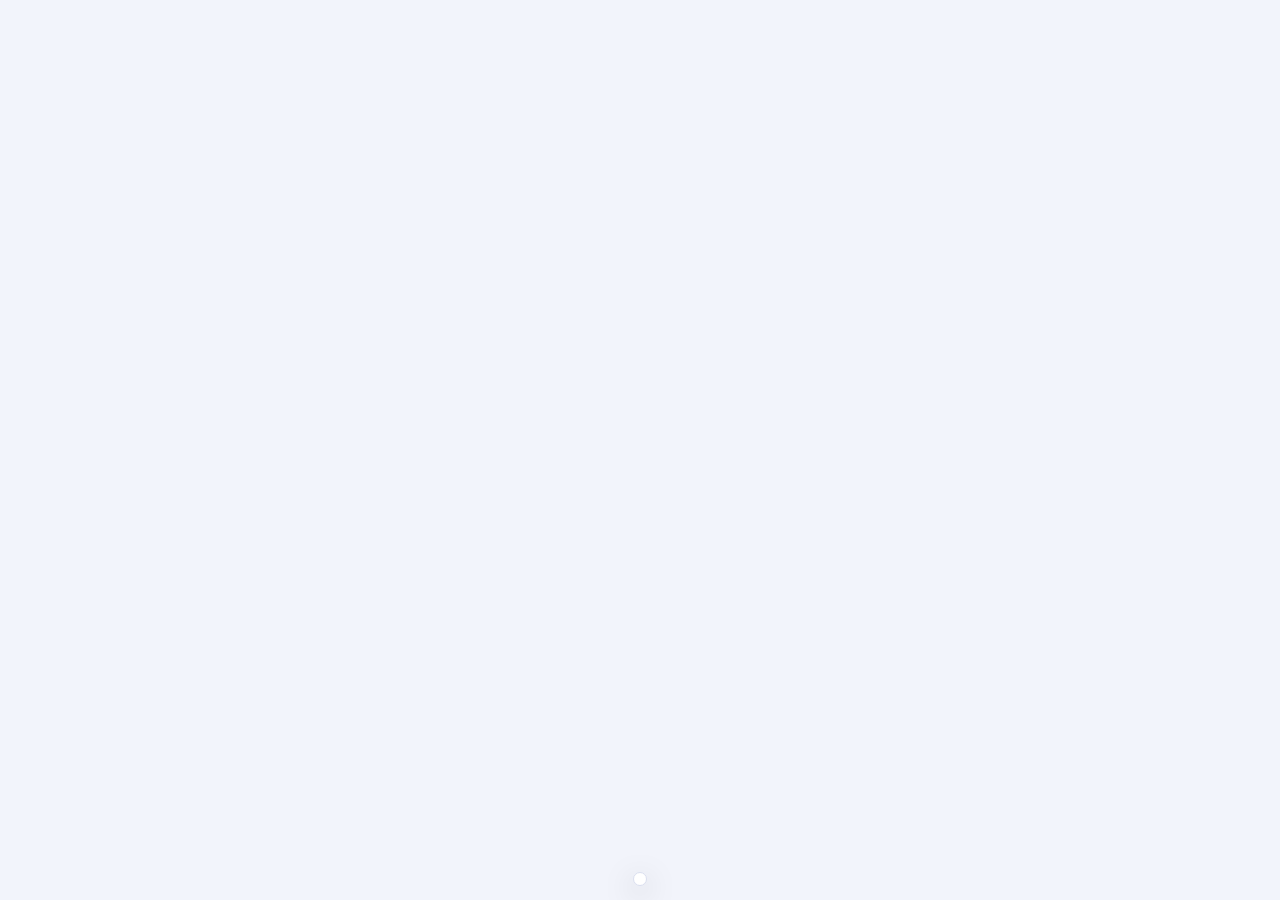
==== index.html @ 03bb97ca "Add files via upload" ====
<!DOCTYPE html>
<html lang="uz">
<head>
<meta charset="utf-8">
<meta name="viewport" content="width=device-width, initial-scale=1, viewport-fit=cover">
<title>IT Darsliklar</title>
<script src="https://telegram.org/js/telegram-web-app.js"></script>
<link rel="stylesheet" href="style.css">
</head>
<body>
<div class="wrap" id="app"></div>
<nav class="nav"><div id="nav"></div></nav>
<script src="courses.js"></script>
<script src="app.js"></script>
</body>
</html>
---- style.css ----
:root{--bg:#f2f4fb;--card:#fff;--line:#d9deee;--tx:#111830;--mut:#6b7494;--ac:#2a35f0;--acs:#e6e8ff;color-scheme:light;box-sizing:border-box;padding-top:env(safe-area-inset-top,0px)}
@media (prefers-color-scheme:dark){:root:not([data-theme="light"]){--bg:#0b1222;--card:#141c33;--line:#26304f;--tx:#f1f3fb;--mut:#8b95b8;--ac:#2a35f0;--acs:#1b2350;color-scheme:dark}}
*{box-sizing:border-box;-webkit-tap-highlight-color:transparent}
html,body{margin:0;background:var(--bg);color:var(--tx);font-family:-apple-system,"SF Pro Text","Segoe UI",Roboto,sans-serif}
body{min-height:100vh;padding-bottom:calc(110px + env(safe-area-inset-bottom,0px))}
.wrap{max-width:560px;margin:0 auto;padding:16px}
.user{display:flex;align-items:center;gap:12px;margin:8px 0 16px}
.ava{width:48px;height:48px;border-radius:50%;background:var(--ac);color:#fff;display:grid;place-items:center;font-weight:700;font-size:20px;overflow:hidden}
.ava img{width:100%;height:100%;object-fit:cover}
.user b{display:block;font-size:17px}.user span{color:var(--mut);font-size:14px}
.hero{background:linear-gradient(135deg,#2a35f0,#4a3df5);color:#fff;border-radius:28px;padding:22px}
.hero small{opacity:.8;font-size:14px}
.hero h2{margin:4px 0 16px;font-size:34px}
.bar{height:8px;border-radius:8px;background:rgba(255,255,255,.25);overflow:hidden}
.bar i{display:block;height:100%;background:#fff;border-radius:8px;transition:width .4s}
.tabs{display:flex;gap:10px;margin:18px 0;overflow-x:auto}
.tab{border:1px solid var(--line);background:transparent;color:var(--mut);padding:12px 20px;border-radius:999px;font-size:16px;font-weight:600;white-space:nowrap}
.tab.on{background:var(--ac);border-color:var(--ac);color:#fff}
.grid{display:grid;grid-template-columns:repeat(3,1fr);gap:14px}
.course{border:0;background:none;color:inherit;padding:0;text-align:center;font:inherit}
.cover{aspect-ratio:1;border-radius:22px;display:grid;place-items:center;font-size:40px;position:relative;border:1px solid var(--line)}
.cover em{position:absolute;top:0;right:0;background:var(--ac);color:#fff;font-style:normal;font-size:12px;font-weight:700;padding:5px 10px;border-radius:0 22px 0 14px}
.course p{margin:8px 0 0;font-size:13px;font-weight:600;color:var(--mut)}
.top{display:flex;gap:12px;align-items:center;margin:8px 0 18px}
.back{width:48px;height:48px;border-radius:50%;border:1px solid var(--line);background:var(--card);color:var(--tx);font-size:22px;flex:none}
.pill{flex:1;height:48px;border-radius:999px;border:1px solid var(--line);background:var(--card);display:flex;align-items:center;padding:0 18px;font-weight:600;overflow:hidden;white-space:nowrap;text-overflow:ellipsis}
.lesson{display:flex;align-items:center;gap:14px;width:100%;border:1px solid var(--line);background:var(--card);color:var(--tx);border-radius:20px;padding:14px;margin-bottom:10px;text-align:left;font:inherit}
.lesson .n{width:40px;height:40px;border-radius:12px;background:var(--acs);color:var(--ac);display:grid;place-items:center;font-weight:700;flex:none}
.lesson.done .n{background:var(--ac);color:#fff}
.lesson b{display:block;font-size:16px}.lesson span{font-size:13px;color:var(--mut)}
.read{background:var(--card);border:1px solid var(--line);border-radius:22px;padding:20px;line-height:1.6}
.read h2{margin-top:0}
.btn{display:block;width:100%;margin-top:16px;border:0;background:var(--ac);color:#fff;font-size:17px;font-weight:700;padding:16px;border-radius:999px}
.btn.ghost{background:transparent;color:var(--ac);border:1px solid var(--ac)}
.nav{position:fixed;left:0;right:0;bottom:calc(14px + env(safe-area-inset-bottom,0px));display:flex;justify-content:center;pointer-events:none}
.nav div{pointer-events:auto;display:flex;gap:4px;background:var(--card);border:1px solid var(--line);border-radius:999px;padding:6px;box-shadow:0 8px 30px rgba(0,0,0,.25)}
.nav button{border:0;background:none;color:var(--mut);padding:10px 18px;border-radius:999px;font-size:14px;font-weight:600;display:flex;flex-direction:column;align-items:center;gap:2px}
.nav button span{font-size:20px}
.nav button.on{background:var(--acs);color:var(--ac)}
.empty{color:var(--mut);text-align:center;padding:40px 0}
.video{position:relative;aspect-ratio:16/9;border-radius:22px;overflow:hidden;background:#000;margin-bottom:14px}
.video iframe,.video video{position:absolute;inset:0;width:100%;height:100%;border:0}
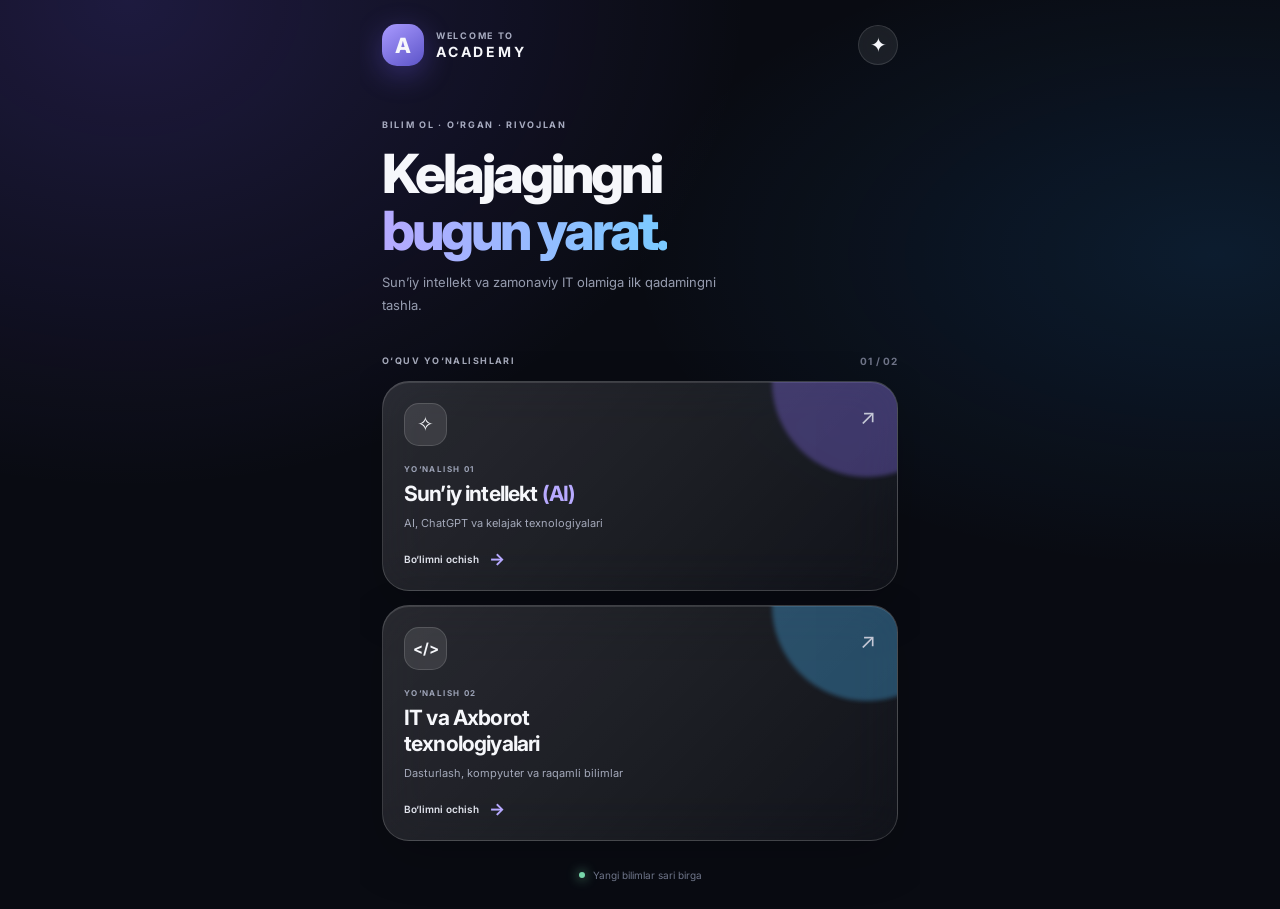
==== commit 5eff7065: "Add files via upload" ====
--- a/index.html
+++ b/index.html
@@ -1,16 +1,89 @@
-<!DOCTYPE html>
+<!doctype html>
 <html lang="uz">
 <head>
-<meta charset="utf-8">
-<meta name="viewport" content="width=device-width, initial-scale=1, viewport-fit=cover">
-<title>IT Darsliklar</title>
-<script src="https://telegram.org/js/telegram-web-app.js"></script>
-<link rel="stylesheet" href="style.css">
+  <meta charset="UTF-8" />
+  <meta name="viewport" content="width=device-width, initial-scale=1, viewport-fit=cover" />
+  <meta name="theme-color" content="#090b12" />
+  <title>Academy — AI & IT</title>
+  <link rel="stylesheet" href="styles.css" />
 </head>
 <body>
-<div class="wrap" id="app"></div>
-<nav class="nav"><div id="nav"></div></nav>
-<script src="courses.js"></script>
-<script src="app.js"></script>
+  <main class="app-shell">
+    <header class="topbar">
+      <div class="brand-mark">A</div>
+      <div class="brand-copy">
+        <span class="eyebrow">WELCOME TO</span>
+        <strong>ACADEMY</strong>
+      </div>
+      <button class="profile-button" aria-label="Profil">✦</button>
+    </header>
+
+    <section id="homeScreen" class="screen screen-active">
+      <div class="hero">
+        <span class="eyebrow">BILIM OL · O‘RGAN · RIVOJLAN</span>
+        <h1>Kelajagingni<br /><span>bugun yarat.</span></h1>
+        <p>Sun’iy intellekt va zamonaviy IT olamiga ilk qadamingni tashla.</p>
+      </div>
+
+      <div class="section-heading">
+        <span>O‘QUV YO‘NALISHLARI</span>
+        <small>01 / 02</small>
+      </div>
+
+      <div class="course-grid">
+        <button class="course-card ai-card" data-open="aiScreen">
+          <span class="card-icon">✧</span>
+          <span class="card-arrow">↗</span>
+          <span class="card-label">YO‘NALISH 01</span>
+          <strong>Sun’iy intellekt <em>(AI)</em></strong>
+          <span class="card-description">AI, ChatGPT va kelajak texnologiyalari</span>
+          <span class="card-cta">Bo‘limni ochish <b>→</b></span>
+        </button>
+
+        <button class="course-card it-card" data-open="itScreen">
+          <span class="card-icon">&lt;/&gt;</span>
+          <span class="card-arrow">↗</span>
+          <span class="card-label">YO‘NALISH 02</span>
+          <strong>IT va Axborot<br />texnologiyalari</strong>
+          <span class="card-description">Dasturlash, kompyuter va raqamli bilimlar</span>
+          <span class="card-cta">Bo‘limni ochish <b>→</b></span>
+        </button>
+      </div>
+      <footer class="home-footer"><span class="pulse-dot"></span> Yangi bilimlar sari birga</footer>
+    </section>
+
+    <section id="aiScreen" class="screen detail-screen">
+      <button class="back-button" data-back>‹ <span>Orqaga</span></button>
+      <div class="detail-hero ai-detail">
+        <span class="detail-symbol">✧</span>
+        <span class="eyebrow">YO‘NALISH 01</span>
+        <h2>Sun’iy intellekt <span>(AI)</span></h2>
+        <p>Sun’iy intellekt vositalari va ulardan samarali foydalanishni o‘rganing.</p>
+      </div>
+      <div class="empty-state">
+        <div class="empty-icon">✦</div>
+        <strong>Darslar tez orada</strong>
+        <p>Bu bo‘limga AI bo‘yicha darsliklar joylashtiriladi.</p>
+      </div>
+    </section>
+
+    <section id="itScreen" class="screen detail-screen">
+      <button class="back-button" data-back>‹ <span>Orqaga</span></button>
+      <div class="detail-hero it-detail">
+        <span class="detail-symbol">&lt;/&gt;</span>
+        <span class="eyebrow">YO‘NALISH 02</span>
+        <h2>IT va Axborot texnologiyalari</h2>
+        <p>Dasturlash va zamonaviy texnologiyalar bo‘yicha video darsliklar.</p>
+      </div>
+      <div class="section-heading"><span>VIDEO DARSLIKLAR</span><small>0 ta dars</small></div>
+      <div class="empty-state">
+        <div class="empty-icon">▶</div>
+        <strong>Hozircha darslar yo‘q</strong>
+        <p>Admin yangi video darsliklarni joylashtirganda ular shu yerda ko‘rinadi.</p>
+      </div>
+    </section>
+  </main>
+  <div class="toast" id="toast" role="status"></div>
+  <script src="app.js"></script>
 </body>
 </html>
--- a/styles.css
+++ b/styles.css
@@ -0,0 +1,79 @@
+@import url('https://fonts.googleapis.com/css2?family=Inter:wght@400;500;600;700;800&display=swap');
+
+:root {
+  color-scheme: dark;
+  --bg: #090b12;
+  --text: #f6f7fb;
+  --muted: #969caf;
+  --line: rgba(255,255,255,.12);
+  --glass: rgba(255,255,255,.075);
+}
+* { box-sizing: border-box; }
+html { min-height: 100%; background: var(--bg); }
+body {
+  margin: 0; min-height: 100vh; color: var(--text);
+  font-family: Inter, -apple-system, BlinkMacSystemFont, "Segoe UI", sans-serif;
+  background:
+    radial-gradient(ellipse at 10% 0%, rgba(119,91,255,.19), transparent 38%),
+    radial-gradient(ellipse at 95% 28%, rgba(34,151,255,.12), transparent 34%), var(--bg);
+}
+button { font: inherit; color: inherit; }
+.app-shell { width: min(100%, 560px); min-height: 100vh; margin: 0 auto; padding: max(24px, env(safe-area-inset-top)) 22px max(28px, env(safe-area-inset-bottom)); overflow: hidden; }
+.topbar { display:flex; align-items:center; gap:12px; margin-bottom:46px; }
+.brand-mark { width:42px;height:42px;border-radius:15px;display:grid;place-items:center;font-weight:800;font-size:21px;background:linear-gradient(145deg,#a99aff,#5c54c8);box-shadow:0 8px 30px #7764ff55; }
+.brand-copy { display:flex; flex-direction:column; gap:2px; letter-spacing:.13em; }
+.brand-copy strong { font-size:14px; letter-spacing:.2em; }
+.eyebrow { color:#a7abc0;font-size:9px;font-weight:700;letter-spacing:.19em; }
+.profile-button { margin-left:auto;width:40px;height:40px;border-radius:50%;border:1px solid var(--line);background:var(--glass);backdrop-filter:blur(20px);font-size:20px; }
+.hero { margin:0 0 39px; animation:rise .7s both; }
+.hero h1 { margin:13px 0 12px;font-size:clamp(37px,10vw,54px);line-height:1.06;letter-spacing:-.055em;font-weight:800; }
+.hero h1 span { background:linear-gradient(90deg,#b6a9ff,#79caff);-webkit-background-clip:text;background-clip:text;color:transparent; }
+.hero p,.detail-hero p { max-width:370px;color:var(--muted);font-size:13px;line-height:1.7;margin:0; }
+.section-heading { display:flex;justify-content:space-between;align-items:center;margin-bottom:14px;color:#a5a9ba;font-size:9px;font-weight:700;letter-spacing:.16em; }
+.section-heading small { color:#6f7488;font-size:10px;letter-spacing:.08em; }
+.course-grid { display:grid;gap:14px; }
+.course-card {
+  position:relative;text-align:left;display:flex;flex-direction:column;align-items:flex-start;
+  min-height:206px;padding:21px;border-radius:27px;border:1px solid rgba(255,255,255,.17);
+  background:linear-gradient(135deg,rgba(255,255,255,.13),rgba(255,255,255,.035));
+  backdrop-filter:blur(24px);-webkit-backdrop-filter:blur(24px);
+  box-shadow:inset 0 1px 0 rgba(255,255,255,.12),0 18px 50px rgba(0,0,0,.18);
+  overflow:hidden;cursor:pointer;transition:transform .28s cubic-bezier(.2,.8,.2,1),border-color .28s,background .28s;
+  animation:rise .7s both;
+}
+.course-card:nth-child(2) { animation-delay:.1s; }
+.course-card::before { content:"";position:absolute;width:190px;height:190px;border-radius:50%;right:-65px;top:-95px;filter:blur(2px);opacity:.32;pointer-events:none; }
+.ai-card::before { background:#9277ff; }
+.it-card::before { background:#4cbcff; }
+.course-card:active { transform:scale(.965); }
+.course-card:hover { border-color:rgba(255,255,255,.32); }
+.card-icon { display:grid;place-items:center;width:43px;height:43px;border-radius:15px;background:rgba(255,255,255,.1);border:1px solid rgba(255,255,255,.14);font-size:20px;margin-bottom:18px; }
+.it-card .card-icon { font-size:15px;font-weight:700; }
+.card-arrow { position:absolute;right:21px;top:22px;color:#c4c7d5;font-size:21px; }
+.card-label { color:#9da3b7;font-size:8px;letter-spacing:.17em;font-weight:700;margin-bottom:7px; }
+.course-card strong { font-size:21px;line-height:1.2;letter-spacing:-.04em;max-width:310px; }
+.course-card strong em { color:#b8aaff;font-style:normal; }
+.card-description { color:#a4a9ba;font-size:11px;margin-top:9px;line-height:1.5; }
+.card-cta { display:flex;align-items:center;gap:10px;margin-top:18px;color:#e2e4ed;font-size:10px;font-weight:600; }
+.card-cta b { color:#b7a9ff;font-size:17px; }
+.home-footer { display:flex;align-items:center;justify-content:center;gap:8px;color:#747b90;font-size:10px;margin-top:28px; }
+.pulse-dot { width:6px;height:6px;border-radius:50%;background:#7de0b2;box-shadow:0 0 12px #7de0b2; }
+.screen { display:none; }
+.screen-active { display:block; }
+.detail-screen { animation:pageIn .48s cubic-bezier(.2,.8,.2,1) both; }
+.back-button { border:1px solid var(--line);background:var(--glass);backdrop-filter:blur(18px);border-radius:999px;padding:9px 15px 9px 12px;color:#e9eaf2;font-size:21px;display:flex;align-items:center;gap:7px;cursor:pointer;margin:0 0 25px; }
+.back-button span { font-size:11px; }
+.detail-hero { border-radius:27px;padding:24px 22px 26px;border:1px solid var(--line);background:linear-gradient(135deg,rgba(255,255,255,.12),rgba(255,255,255,.035));position:relative;overflow:hidden;margin-bottom:28px; }
+.detail-symbol { display:grid;place-items:center;width:48px;height:48px;border-radius:16px;background:rgba(255,255,255,.1);font-size:23px;margin-bottom:22px; }
+.detail-hero h2 { font-size:29px;line-height:1.12;letter-spacing:-.05em;margin:9px 0 10px; }
+.detail-hero h2 span { color:#b7a9ff; }
+.it-detail .detail-symbol { color:#82d1ff; }
+.empty-state { text-align:center;padding:35px 20px;border:1px dashed rgba(255,255,255,.15);border-radius:22px;background:rgba(255,255,255,.025); }
+.empty-icon { width:48px;height:48px;border-radius:16px;margin:0 auto 14px;display:grid;place-items:center;background:rgba(255,255,255,.08);color:#b9adff;font-size:20px; }
+.empty-state strong { font-size:14px; }
+.empty-state p { color:var(--muted);font-size:11px;line-height:1.6;max-width:270px;margin:8px auto 0; }
+.toast { position:fixed;bottom:25px;left:50%;transform:translate(-50%,20px);opacity:0;pointer-events:none;background:#272b3b;border:1px solid var(--line);border-radius:99px;padding:11px 16px;font-size:11px;transition:.25s;white-space:nowrap; }
+.toast.show { opacity:1;transform:translate(-50%,0); }
+@keyframes rise { from { opacity:0;transform:translateY(18px); } to { opacity:1;transform:translateY(0); } }
+@keyframes pageIn { from { opacity:0;transform:translateX(22px) scale(.985);filter:blur(5px); } to { opacity:1;transform:translateX(0) scale(1);filter:blur(0); } }
+@media (prefers-reduced-motion:reduce) { *,*::before,*::after { animation-duration:.01ms!important;transition-duration:.01ms!important; } }
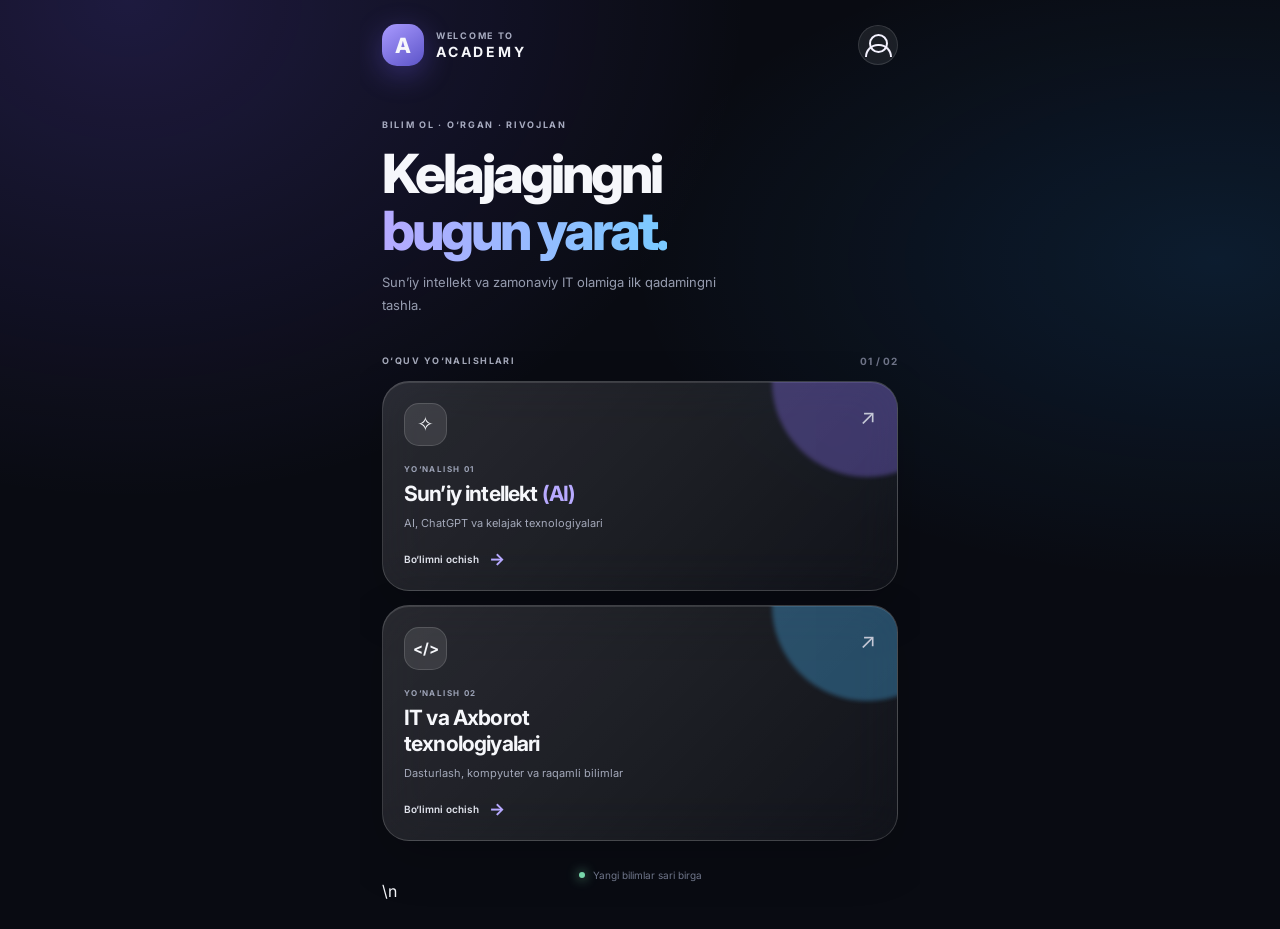
==== commit d417052d: "Add files via upload" ====
--- a/index.html
+++ b/index.html
@@ -15,7 +15,7 @@
         <span class="eyebrow">WELCOME TO</span>
         <strong>ACADEMY</strong>
       </div>
-      <button class="profile-button" aria-label="Profil">✦</button>
+      <button class="profile-button" aria-label="Profil" title="Profil">♙</button>
     </header>
 
     <section id="homeScreen" class="screen screen-active">
@@ -52,7 +52,26 @@
       <footer class="home-footer"><span class="pulse-dot"></span> Yangi bilimlar sari birga</footer>
     </section>
 
-    <section id="aiScreen" class="screen detail-screen">
+
+    <section id="profileScreen" class="screen detail-screen">
+      <button class="back-button" data-back>‹ <span>Orqaga</span></button>
+      <div class="profile-panel">
+        <div class="profile-avatar" id="profileAvatar">U</div>
+        <span class="eyebrow">SHAXSIY KABINET</span>
+        <h2 id="profileName">Foydalanuvchi</h2>
+        <p class="profile-id" id="profileId">Telegram ID: aniqlanmagan</p>
+        <div class="profile-status">
+          <span>Akademiya profili</span>
+          <strong id="profileRole">O‘quvchi</strong>
+        </div>
+      </div>
+      <button class="admin-edit-button" id="adminEditButton" hidden>
+        <span class="admin-edit-icon">✎</span>
+        <span><strong>Saytni tahrirlash</strong><small>Admin boshqaruv panelini ochish</small></span>
+        <b>→</b>
+      </button>
+    </section>
+\n    <section id="aiScreen" class="screen detail-screen">
       <button class="back-button" data-back>‹ <span>Orqaga</span></button>
       <div class="detail-hero ai-detail">
         <span class="detail-symbol">✧</span>
@@ -84,6 +103,7 @@
     </section>
   </main>
   <div class="toast" id="toast" role="status"></div>
+  <script src="https://telegram.org/js/telegram-web-app.js"></script>
   <script src="app.js"></script>
 </body>
 </html>
--- a/styles.css
+++ b/styles.css
@@ -77,3 +77,41 @@
 @keyframes rise { from { opacity:0;transform:translateY(18px); } to { opacity:1;transform:translateY(0); } }
 @keyframes pageIn { from { opacity:0;transform:translateX(22px) scale(.985);filter:blur(5px); } to { opacity:1;transform:translateX(0) scale(1);filter:blur(0); } }
 @media (prefers-reduced-motion:reduce) { *,*::before,*::after { animation-duration:.01ms!important;transition-duration:.01ms!important; } }
+
+
+/* Profil sahifasi va faqat admin ko‘radigan tahrirlash tugmasi */
+.profile-button { font-size:0; display:grid; place-items:center; }
+.profile-button::before { content:""; width:15px; height:15px; border:2px solid #f4f2ff; border-radius:50%; position:absolute; top:8px; }
+.profile-button::after { content:""; width:23px; height:11px; border:2px solid #f4f2ff; border-bottom:0; border-radius:14px 14px 0 0; position:absolute; bottom:7px; }
+.profile-button { position:relative; }
+.profile-panel {
+  padding:28px 22px; border:1px solid var(--line); border-radius:27px;
+  background:linear-gradient(145deg,rgba(255,255,255,.11),rgba(255,255,255,.035));
+  box-shadow:0 18px 50px rgba(0,0,0,.18); text-align:center;
+}
+.profile-avatar {
+  width:76px;height:76px;margin:0 auto 18px;border-radius:50%;display:grid;place-items:center;
+  background:linear-gradient(145deg,#a99aff,#5c54c8);font-size:30px;font-weight:800;
+  box-shadow:0 8px 30px #7764ff44;
+}
+.profile-panel h2 { margin:9px 0 7px;font-size:23px;letter-spacing:-.04em; }
+.profile-id { color:var(--muted);font-size:11px;margin:0; }
+.profile-status {
+  margin-top:24px;padding:15px 16px;border-radius:16px;background:rgba(255,255,255,.055);
+  display:flex;justify-content:space-between;align-items:center;font-size:11px;color:#a7adbf;
+}
+.profile-status strong { color:#b8aaff; }
+.admin-edit-button {
+  width:100%;margin-top:18px;padding:17px;border-radius:19px;border:1px solid rgba(139,119,255,.38);
+  background:linear-gradient(110deg,rgba(99,82,220,.28),rgba(255,255,255,.06));
+  display:flex;align-items:center;gap:13px;text-align:left;cursor:pointer;
+}
+.admin-edit-button[hidden] { display:none; }
+.admin-edit-icon {
+  width:43px;height:43px;display:grid;place-items:center;border-radius:14px;
+  background:rgba(128,109,255,.2);color:#c2b7ff;font-size:23px;
+}
+.admin-edit-button span:nth-child(2) { display:flex;flex-direction:column;gap:5px;flex:1; }
+.admin-edit-button strong { font-size:13px; }
+.admin-edit-button small { font-size:10px;color:var(--muted); }
+.admin-edit-button b { color:#b8aaff;font-size:20px; }
